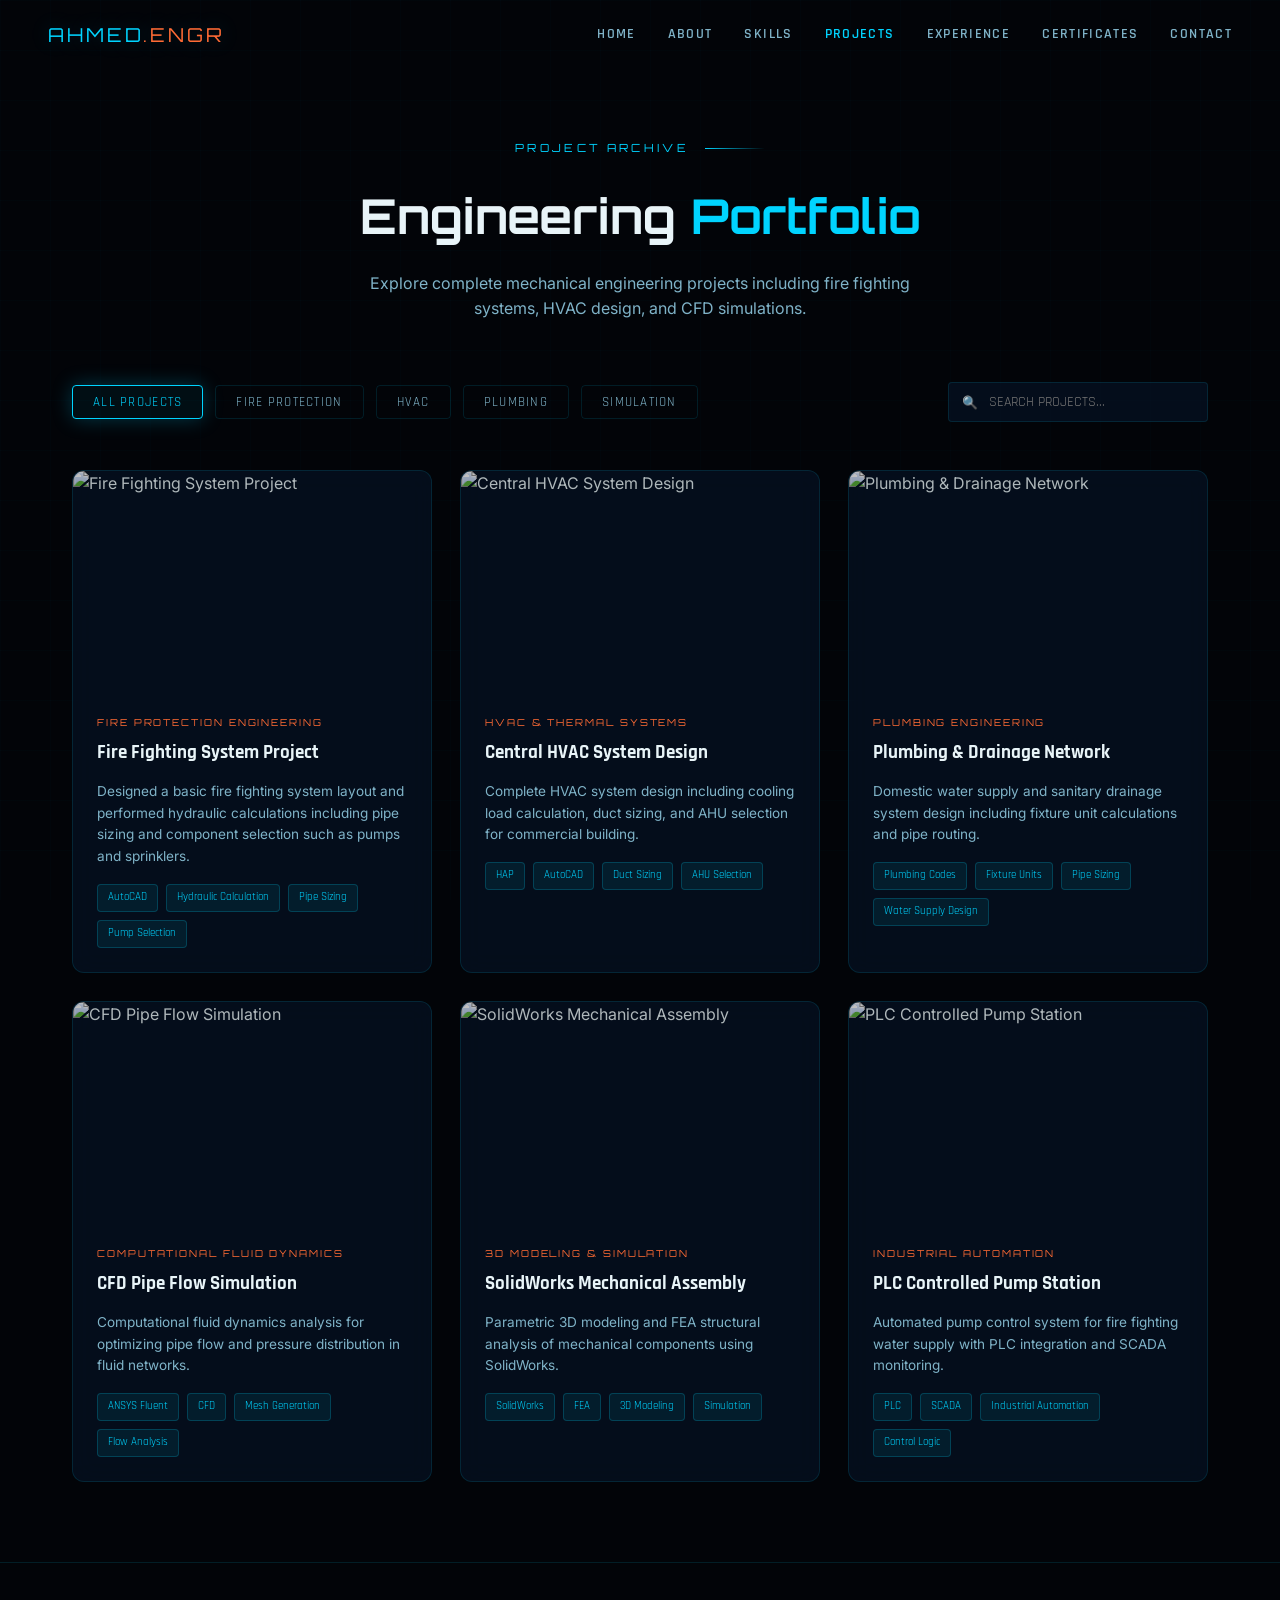
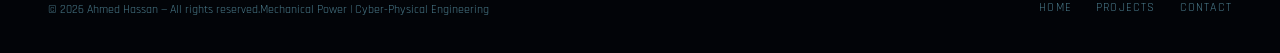
==== projects.html @ 6f9396de "Add files via upload" ====
<!DOCTYPE html>
<html lang="en">
<head>
    <meta charset="UTF-8">
    <meta name="viewport" content="width=device-width, initial-scale=1.0, user-scalable=no">
    <meta name="description" content="Ahmed Hassan - Projects Archive | Mechanical Engineering Portfolio">
    <title>Ahmed Hassan | Projects Archive</title>
    <link href="https://fonts.googleapis.com/css2?family=Inter:opsz,wght@14..32,300;400;500;600;700;800&family=Orbitron:wght@400;500;600;700;800;900&family=Rajdhani:wght@300;400;500;600;700&display=swap" rel="stylesheet">
    <style>
        :root {
            --primary: #00d4ff;
            --primary-dark: #0099cc;
            --secondary: #ff6b35;
            --accent: #7c3aed;
            --neon-green: #39ff14;
            --bg-deep: #020408;
            --bg-card: rgba(8, 20, 40, 0.6);
            --bg-glass: rgba(0, 212, 255, 0.03);
            --border: rgba(0, 212, 255, 0.12);
            --border-bright: rgba(0, 212, 255, 0.4);
            --text-primary: #e8f4f8;
            --text-secondary: #7fb3c8;
            --text-dim: #4a7a8a;
            --glow-primary: 0 0 20px rgba(0, 212, 255, 0.25);
            --glow-strong: 0 0 35px rgba(0, 212, 255, 0.45);
            --shadow-card: 0 8px 32px rgba(0, 0, 0, 0.7);
            --transition: 0.3s cubic-bezier(0.25, 0.8, 0.25, 1);
            --font-display: 'Orbitron', monospace;
            --font-ui: 'Rajdhani', sans-serif;
            --font-body: 'Inter', sans-serif;
        }

        * { margin: 0; padding: 0; box-sizing: border-box; }

        body {
            background: var(--bg-deep);
            color: var(--text-primary);
            font-family: var(--font-body);
            overflow-x: hidden;
            line-height: 1.6;
        }

        ::-webkit-scrollbar { width: 6px; }
        ::-webkit-scrollbar-track { background: var(--bg-deep); }
        ::-webkit-scrollbar-thumb { background: var(--border-bright); border-radius: 3px; }

        canvas#bg-canvas { position: fixed; inset: 0; z-index: 0; pointer-events: none; }
        .grid-overlay { position: fixed; inset: 0; z-index: 0; pointer-events: none; background-image: linear-gradient(rgba(0,212,255,0.015) 1px, transparent 1px), linear-gradient(90deg, rgba(0,212,255,0.015) 1px, transparent 1px); background-size: 50px 50px; }

        nav {
            position: fixed; top: 0; left: 0; right: 0;
            z-index: 1000; padding: 20px 48px;
            transition: var(--transition);
        }
        nav.scrolled { background: rgba(2, 4, 8, 0.9); backdrop-filter: blur(16px); padding: 12px 48px; border-bottom: 1px solid var(--border); }
        .nav-container { max-width: 1400px; margin: 0 auto; display: flex; align-items: center; justify-content: space-between; }
        .nav-logo { font-family: var(--font-display); font-size: 1.2rem; color: var(--primary); letter-spacing: 0.15em; text-shadow: var(--glow-primary); text-decoration: none; }
        .logo-accent { color: var(--secondary); }
        .nav-menu { display: flex; gap: 32px; }
        .nav-link { font-family: var(--font-ui); font-size: 0.85rem; font-weight: 600; letter-spacing: 0.1em; color: var(--text-secondary); text-decoration: none; text-transform: uppercase; transition: var(--transition); }
        .nav-link:hover { color: var(--primary); text-shadow: var(--glow-primary); }
        .hamburger { display: none; flex-direction: column; gap: 5px; cursor: pointer; z-index: 1001; }
        .hamburger span { width: 25px; height: 2px; background: var(--primary); transition: var(--transition); }

        .page-header { padding: 140px 32px 60px; position: relative; z-index: 1; text-align: center; }
        .page-header h1 { font-family: var(--font-display); font-size: 3rem; margin-bottom: 16px; }
        .page-header p { color: var(--text-secondary); max-width: 600px; margin: 0 auto; }
        .section-meta { display: flex; align-items: center; justify-content: center; gap: 16px; margin-bottom: 20px; }
        .section-meta span { font-family: var(--font-display); font-size: 0.7rem; letter-spacing: 0.3em; color: var(--primary); text-transform: uppercase; }
        .line-neon { width: 60px; height: 1px; background: linear-gradient(90deg, var(--primary), transparent); }

        .controls-bar { max-width: 1200px; margin: 0 auto 48px; padding: 0 32px; display: flex; justify-content: space-between; align-items: center; flex-wrap: wrap; gap: 20px; position: relative; z-index: 1; }
        .filter-group { display: flex; gap: 12px; flex-wrap: wrap; }
        .filter-btn { background: transparent; border: 1px solid var(--border); padding: 8px 20px; font-family: var(--font-ui); font-size: 0.8rem; color: var(--text-secondary); cursor: pointer; transition: var(--transition); border-radius: 4px; text-transform: uppercase; letter-spacing: 0.1em; }
        .filter-btn:hover, .filter-btn.active { border-color: var(--primary); color: var(--primary); box-shadow: var(--glow-primary); background: rgba(0,212,255,0.05); }
        .search-box { position: relative; }
        .search-box input { background: var(--bg-card); border: 1px solid var(--border); padding: 10px 16px 10px 40px; font-family: var(--font-ui); font-size: 0.85rem; color: var(--text-primary); width: 260px; border-radius: 4px; outline: none; transition: var(--transition); }
        .search-box input:focus { border-color: var(--primary); box-shadow: var(--glow-primary); }
        .search-icon { position: absolute; left: 14px; top: 50%; transform: translateY(-50%); color: var(--text-dim); font-family: var(--font-display); font-size: 0.8rem; }

        .projects-grid { max-width: 1200px; margin: 0 auto; padding: 0 32px 80px; display: grid; grid-template-columns: repeat(auto-fill, minmax(360px, 1fr)); gap: 28px; position: relative; z-index: 1; }
        .project-card { background: var(--bg-card); border: 1px solid var(--border); border-radius: 12px; overflow: hidden; transition: var(--transition); cursor: pointer; backdrop-filter: blur(12px); }
        .project-card:hover { transform: translateY(-8px); border-color: var(--border-bright); box-shadow: var(--shadow-card), var(--glow-primary); }
        .project-image { width: 100%; height: 220px; overflow: hidden; position: relative; }
        .project-image img { width: 100%; height: 100%; object-fit: cover; transition: transform 0.5s ease; filter: brightness(0.75); }
        .project-card:hover .project-image img { transform: scale(1.05); filter: brightness(0.95); }
        .project-overlay { position: absolute; inset: 0; background: rgba(0,212,255,0.1); display: flex; align-items: center; justify-content: center; opacity: 0; transition: var(--transition); }
        .project-card:hover .project-overlay { opacity: 1; }
        .project-overlay span { font-family: var(--font-display); font-size: 0.7rem; color: var(--primary); border: 1px solid var(--primary); padding: 8px 20px; letter-spacing: 0.1em; text-transform: uppercase; }
        .project-info { padding: 24px; }
        .project-category { font-family: var(--font-display); font-size: 0.6rem; letter-spacing: 0.2em; color: var(--secondary); text-transform: uppercase; display: block; margin-bottom: 8px; }
        .project-info h3 { font-family: var(--font-ui); font-size: 1.2rem; font-weight: 700; color: var(--text-primary); margin-bottom: 12px; }
        .project-info p { font-size: 0.85rem; color: var(--text-secondary); line-height: 1.6; margin-bottom: 16px; }
        .project-tech { display: flex; flex-wrap: wrap; gap: 8px; }
        .project-tech span { font-family: var(--font-ui); font-size: 0.7rem; color: var(--primary); background: rgba(0,212,255,0.08); padding: 4px 10px; border-radius: 4px; border: 1px solid rgba(0,212,255,0.2); }

        .modal { display: none; position: fixed; inset: 0; background: rgba(0,0,0,0.95); backdrop-filter: blur(16px); z-index: 2000; align-items: center; justify-content: center; }
        .modal.show { display: flex; animation: fadeIn 0.3s ease; }
        @keyframes fadeIn { from { opacity: 0; } to { opacity: 1; } }
        .modal-content { max-width: 700px; width: 90%; background: var(--bg-card); border: 1px solid var(--border-bright); border-radius: 16px; padding: 32px; position: relative; max-height: 85vh; overflow-y: auto; }
        .modal-close { position: absolute; top: 20px; right: 24px; font-size: 1.8rem; cursor: pointer; color: var(--text-dim); transition: var(--transition); }
        .modal-close:hover { color: var(--primary); }
        .modal-image { width: 100%; height: 250px; object-fit: cover; border-radius: 8px; margin-bottom: 24px; border: 1px solid var(--border); }
        .modal-title { font-family: var(--font-display); font-size: 1.5rem; margin-bottom: 12px; color: var(--primary); }
        .modal-category { font-family: var(--font-display); font-size: 0.7rem; color: var(--secondary); letter-spacing: 0.2em; text-transform: uppercase; margin-bottom: 20px; display: inline-block; }
        .modal-desc { color: var(--text-secondary); line-height: 1.8; margin-bottom: 24px; }
        .modal-details h4 { font-family: var(--font-ui); font-size: 1rem; color: var(--primary); margin: 20px 0 12px; }
        .modal-details ul { list-style: none; padding-left: 0; }
        .modal-details li { padding: 8px 0; border-bottom: 1px solid var(--border); color: var(--text-secondary); font-size: 0.9rem; }
        .modal-details li strong { color: var(--primary); }
        .back-link { display: inline-block; margin-top: 20px; color: var(--primary); text-decoration: none; font-family: var(--font-ui); letter-spacing: 0.1em; }

        footer { padding: 32px 48px; border-top: 1px solid var(--border); display: flex; align-items: center; justify-content: space-between; flex-wrap: wrap; gap: 20px; position: relative; z-index: 1; background: var(--bg-deep); }
        .footer-content span { font-family: var(--font-ui); font-size: 0.75rem; color: var(--text-dim); }
        .footer-nav { display: flex; gap: 24px; }
        .footer-nav a { font-family: var(--font-ui); font-size: 0.75rem; color: var(--text-dim); text-decoration: none; text-transform: uppercase; letter-spacing: 0.1em; transition: var(--transition); }
        .footer-nav a:hover { color: var(--primary); }

        @media (max-width: 768px) {
            nav { padding: 16px 24px; }
            .nav-menu { display: none; position: fixed; top: 0; left: 0; right: 0; bottom: 0; background: rgba(2,4,8,0.98); flex-direction: column; align-items: center; justify-content: center; gap: 32px; z-index: 1000; }
            .nav-menu.open { display: flex; }
            .hamburger { display: flex; }
            .controls-bar { flex-direction: column; align-items: stretch; }
            .search-box input { width: 100%; }
            .projects-grid { grid-template-columns: 1fr; padding: 0 20px 60px; }
            .page-header { padding: 120px 20px 40px; }
            footer { flex-direction: column; text-align: center; }
        }
    </style>
</head>
<body>
    <canvas id="bg-canvas"></canvas>
    <div class="grid-overlay"></div>

    <nav id="navbar">
        <div class="nav-container">
            <a href="index.html" class="nav-logo">AHMED<span class="logo-accent">.ENGR</span></a>
            <div class="nav-menu" id="navMenu">
                <a href="index.html" class="nav-link">HOME</a>
                <a href="index.html#about" class="nav-link">ABOUT</a>
                <a href="index.html#skills" class="nav-link">SKILLS</a>
                <a href="projects.html" class="nav-link" style="color: var(--primary);">PROJECTS</a>
                <a href="index.html#experience" class="nav-link">EXPERIENCE</a>
                <a href="index.html#certificates" class="nav-link">CERTIFICATES</a>
                <a href="index.html#contact" class="nav-link">CONTACT</a>
            </div>
            <div class="hamburger" id="hamburger"><span></span><span></span><span></span></div>
        </div>
    </nav>

    <div class="page-header">
        <div class="section-meta"><span> PROJECT ARCHIVE</span><div class="line-neon"></div></div>
        <h1>Engineering <span style="color: var(--primary);">Portfolio</span></h1>
        <p>Explore complete mechanical engineering projects including fire fighting systems, HVAC design, and CFD simulations.</p>
    </div>

    <div class="controls-bar">
        <div class="filter-group" id="filterGroup">
            <button class="filter-btn active" data-filter="all">ALL PROJECTS</button>
            <button class="filter-btn" data-filter="fire">FIRE PROTECTION</button>
            <button class="filter-btn" data-filter="hvac">HVAC</button>
            <button class="filter-btn" data-filter="plumbing">PLUMBING</button>
            <button class="filter-btn" data-filter="simulation">SIMULATION</button>
        </div>
        <div class="search-box">
            <span class="search-icon">🔍</span>
            <input type="text" id="searchInput" placeholder="SEARCH PROJECTS...">
        </div>
    </div>

    <div class="projects-grid" id="projectsGrid"></div>

    <footer>
        <div class="footer-content"><span>© 2026 Ahmed Hassan — All rights reserved.</span><span>Mechanical Power | Cyber-Physical Engineering</span></div>
        <div class="footer-nav"><a href="index.html">Home</a><a href="projects.html">Projects</a><a href="index.html#contact">Contact</a></div>
    </footer>

    <div id="projectModal" class="modal">
        <div class="modal-content">
            <span class="modal-close" id="modalClose">&times;</span>
            <img id="modalImg" class="modal-image" src="assets/p1.png" alt="Project">
            <span id="modalCategory" class="modal-category"></span>
            <h2 id="modalTitle" class="modal-title"></h2>
            <p id="modalDesc" class="modal-desc"></p>
            <div id="modalDetails" class="modal-details"></div>
            <a href="projects.html" class="back-link">← BACK TO ARCHIVE</a>
        </div>
    </div>

    <script src="https://cdnjs.cloudflare.com/ajax/libs/three.js/r128/three.min.js"></script>
    <script>
        // Projects Data
        const projectsData = [
            {
                id: 1,
                title: "Fire Fighting System Project",
                category: "fire",
                categoryName: "Fire Protection Engineering",
                shortDesc: "Designed a basic fire fighting system layout and performed hydraulic calculations including pipe sizing and component selection such as pumps and sprinklers.",
                fullDesc: "This comprehensive fire protection project involved designing a complete fire fighting system for a medium-rise building. The system includes wet riser, sprinkler network, and fire hydrant layout compliant with NFPA standards.",
                features: [
                    "Hydraulic calculations using Hazen-Williams formula",
                    "Pipe sizing and pressure loss analysis",
                    "Pump selection based on flow and head requirements",
                    "Sprinkler head distribution and spacing optimization",
                    "Fire hose reel and hydrant positioning"
                ],
                tech: ["AutoCAD", "Hydraulic Calculation", "Pipe Sizing", "Pump Selection", "NFPA Standards"],
                image: "assets/p1.png"
            },
            {
                id: 2,
                title: "Central HVAC System Design",
                category: "hvac",
                categoryName: "HVAC & Thermal Systems",
                shortDesc: "Complete HVAC system design including cooling load calculation, duct sizing, and AHU selection for commercial building.",
                fullDesc: "Designed a complete HVAC system for a commercial office space. Performed detailed cooling load calculations using HAP software, selected appropriate AHUs, and designed ductwork distribution network.",
                features: [
                    "Cooling load calculation (CLTD/SCL/CLF method)",
                    "Duct sizing and pressure drop analysis",
                    "AHU and FCU selection",
                    "Air distribution and diffuser layout",
                    "Energy efficiency optimization"
                ],
                tech: ["HAP", "AutoCAD", "Duct Sizing", "AHU Selection", "ASHRAE Standards"],
                image: "assets/p1.png"
            },
            {
                id: 3,
                title: "Plumbing & Drainage Network",
                category: "plumbing",
                categoryName: "Plumbing Engineering",
                shortDesc: "Domestic water supply and sanitary drainage system design including fixture unit calculations and pipe routing.",
                fullDesc: "Engineered a complete plumbing network for residential/commercial building including cold and hot water supply, sewage drainage, and venting systems.",
                features: [
                    "Fixture unit calculation for demand",
                    "Water supply pipe sizing",
                    "Drainage pipe slope and sizing",
                    "Water heater and pump selection",
                    "Venting system design"
                ],
                tech: ["Plumbing Codes", "Fixture Units", "Pipe Sizing", "Water Supply Design"],
                image: "assets/p1.png"
            },
            {
                id: 4,
                title: "CFD Pipe Flow Simulation",
                category: "simulation",
                categoryName: "Computational Fluid Dynamics",
                shortDesc: "Computational fluid dynamics analysis for optimizing pipe flow and pressure distribution in fluid networks.",
                fullDesc: "Performed advanced CFD simulations to analyze flow patterns, pressure drops, and velocity distributions in complex pipe networks. Optimized system design for minimal pressure loss.",
                features: [
                    "3D geometry modeling",
                    "Mesh generation and refinement",
                    "Boundary condition setup",
                    "Pressure drop and flow analysis",
                    "Design optimization recommendations"
                ],
                tech: ["ANSYS Fluent", "CFD", "Mesh Generation", "Flow Analysis"],
                image: "assets/p1.png"
            },
            {
                id: 5,
                title: "SolidWorks Mechanical Assembly",
                category: "simulation",
                categoryName: "3D Modeling & Simulation",
                shortDesc: "Parametric 3D modeling and FEA structural analysis of mechanical components using SolidWorks.",
                fullDesc: "Created detailed 3D models of mechanical components and assemblies. Performed finite element analysis for stress, strain, and safety factor evaluation.",
                features: [
                    "Parametric 3D modeling",
                    "Assembly and interference check",
                    "FEA structural analysis",
                    "Stress and displacement plots",
                    "Design optimization"
                ],
                tech: ["SolidWorks", "FEA", "3D Modeling", "Simulation"],
                image: "assets/p1.png"
            },
            {
                id: 6,
                title: "PLC Controlled Pump Station",
                category: "fire",
                categoryName: "Industrial Automation",
                shortDesc: "Automated pump control system for fire fighting water supply with PLC integration and SCADA monitoring.",
                fullDesc: "Developed a PLC-based control system for automated pump station operation. Integrated pressure sensors, flow meters, and emergency override for fire fighting systems.",
                features: [
                    "PLC programming and ladder logic",
                    "Pump sequencing and pressure control",
                    "SCADA interface design",
                    "Emergency shutdown logic",
                    "Remote monitoring capabilities"
                ],
                tech: ["PLC", "SCADA", "Industrial Automation", "Control Logic"],
                image: "assets/p1.png"
            }
        ];

        let currentFilter = "all";
        let currentSearch = "";

        function renderProjects() {
            const grid = document.getElementById("projectsGrid");
            if (!grid) return;
            
            const filtered = projectsData.filter(project => {
                const matchesFilter = currentFilter === "all" || project.category === currentFilter;
                const matchesSearch = project.title.toLowerCase().includes(currentSearch.toLowerCase()) ||
                                      project.shortDesc.toLowerCase().includes(currentSearch.toLowerCase());
                return matchesFilter && matchesSearch;
            });
            
            if (filtered.length === 0) {
                grid.innerHTML = `<div style="grid-column:1/-1; text-align:center; padding:60px; color:var(--text-dim); font-family:var(--font-ui);">NO PROJECTS FOUND — ADJUST FILTERS</div>`;
                return;
            }
            
            grid.innerHTML = filtered.map(project => `
                <div class="project-card" data-id="${project.id}">
                    <div class="project-image">
                        <img src="${project.image}" alt="${project.title}">
                        <div class="project-overlay"><span>EXPLORE SYSTEM</span></div>
                    </div>
                    <div class="project-info">
                        <span class="project-category">${project.categoryName}</span>
                        <h3>${project.title}</h3>
                        <p>${project.shortDesc}</p>
                        <div class="project-tech">
                            ${project.tech.slice(0, 4).map(t => `<span>${t}</span>`).join('')}
                        </div>
                    </div>
                </div>
            `).join('');
            
            attachCardEvents();
        }
        
        function attachCardEvents() {
            document.querySelectorAll('.project-card').forEach(card => {
                card.addEventListener('click', () => {
                    const id = parseInt(card.getAttribute('data-id'));
                    const project = projectsData.find(p => p.id === id);
                    if (project) openModal(project);
                });
            });
        }
        
        function openModal(project) {
            const modal = document.getElementById("projectModal");
            const modalImg = document.getElementById("modalImg");
            const modalCategory = document.getElementById("modalCategory");
            const modalTitle = document.getElementById("modalTitle");
            const modalDesc = document.getElementById("modalDesc");
            const modalDetails = document.getElementById("modalDetails");
            
            modalImg.src = project.image;
            modalCategory.textContent = project.categoryName;
            modalTitle.textContent = project.title;
            modalDesc.textContent = project.fullDesc;
            
            modalDetails.innerHTML = `
                <h4>// SYSTEM SPECIFICATIONS</h4>
                <ul>
                    ${project.features.map(f => `<li><strong>▸</strong> ${f}</li>`).join('')}
                </ul>
                <h4>// TECHNOLOGIES DEPLOYED</h4>
                <div style="display:flex; flex-wrap:wrap; gap:8px; margin-top:8px;">
                    ${project.tech.map(t => `<span style="background:rgba(0,212,255,0.08); border:1px solid var(--border); padding:6px 14px; border-radius:4px; font-size:0.8rem;">${t}</span>`).join('')}
                </div>
            `;
            
            modal.classList.add("show");
        }
        
        // Initialize
        document.addEventListener("DOMContentLoaded", () => {
            renderProjects();
            
            const filterBtns = document.querySelectorAll(".filter-btn");
            filterBtns.forEach(btn => {
                btn.addEventListener("click", () => {
                    filterBtns.forEach(b => b.classList.remove("active"));
                    btn.classList.add("active");
                    currentFilter = btn.getAttribute("data-filter");
                    renderProjects();
                });
            });
            
            const searchInput = document.getElementById("searchInput");
            if (searchInput) {
                searchInput.addEventListener("input", (e) => {
                    currentSearch = e.target.value;
                    renderProjects();
                });
            }
            
            const modalClose = document.getElementById("modalClose");
            const modal = document.getElementById("projectModal");
            if (modalClose) {
                modalClose.addEventListener("click", () => modal.classList.remove("show"));
            }
            window.addEventListener("click", (e) => { if (e.target === modal) modal.classList.remove("show"); });
            
            // 3D Background
            init3DBackground();
            initNavbarScroll();
            initMobileMenu();
        });
        
        function init3DBackground() {
            const canvas = document.getElementById('bg-canvas');
            if (!canvas) return;
            const scene = new THREE.Scene();
            scene.background = null;
            scene.fog = new THREE.FogExp2(0x020408, 0.0008);
            const camera = new THREE.PerspectiveCamera(75, window.innerWidth / window.innerHeight, 0.1, 1000);
            camera.position.setZ(30);
            const renderer = new THREE.WebGLRenderer({ canvas, alpha: true });
            renderer.setSize(window.innerWidth, window.innerHeight);
            renderer.setPixelRatio(window.devicePixelRatio);
            
            const particlesGeometry = new THREE.BufferGeometry();
            const particlesCount = 1500;
            const posArray = new Float32Array(particlesCount * 3);
            for (let i = 0; i < particlesCount * 3; i += 3) {
                posArray[i] = (Math.random() - 0.5) * 200;
                posArray[i+1] = (Math.random() - 0.5) * 100;
                posArray[i+2] = (Math.random() - 0.5) * 80 - 30;
            }
            particlesGeometry.setAttribute('position', new THREE.BufferAttribute(posArray, 3));
            const particlesMaterial = new THREE.PointsMaterial({ color: 0x00d4ff, size: 0.1, transparent: true, opacity: 0.4, blending: THREE.AdditiveBlending });
            const particlesMesh = new THREE.Points(particlesGeometry, particlesMaterial);
            scene.add(particlesMesh);
            
            let time = 0;
            function animate() {
                requestAnimationFrame(animate);
                time += 0.002;
                particlesMesh.rotation.y = time * 0.03;
                particlesMesh.rotation.x = time * 0.01;
                renderer.render(scene, camera);
            }
            animate();
            window.addEventListener('resize', () => {
                camera.aspect = window.innerWidth / window.innerHeight;
                camera.updateProjectionMatrix();
                renderer.setSize(window.innerWidth, window.innerHeight);
            });
        }
        
        function initNavbarScroll() {
            const navbar = document.getElementById('navbar');
            if (!navbar) return;
            window.addEventListener('scroll', () => {
                navbar.classList.toggle('scrolled', window.scrollY > 50);
            });
        }
        
        function initMobileMenu() {
            const hamburger = document.getElementById('hamburger');
            const navMenu = document.getElementById('navMenu');
            if (!hamburger || !navMenu) return;
            hamburger.addEventListener('click', () => {
                navMenu.classList.toggle('open');
                const spans = hamburger.querySelectorAll('span');
                if (navMenu.classList.contains('open')) {
                    spans[0].style.transform = 'rotate(45deg) translate(5px, 5px)';
                    spans[1].style.opacity = '0';
                    spans[2].style.transform = 'rotate(-45deg) translate(6px, -6px)';
                } else {
                    spans[0].style.transform = 'none';
                    spans[1].style.opacity = '1';
                    spans[2].style.transform = 'none';
                }
            });
            const links = navMenu.querySelectorAll('.nav-link');
            links.forEach(link => {
                link.addEventListener('click', () => {
                    navMenu.classList.remove('open');
                    const spans = hamburger.querySelectorAll('span');
                    spans[0].style.transform = 'none';
                    spans[1].style.opacity = '1';
                    spans[2].style.transform = 'none';
                });
            });
        }
    </script>
</body>
</html>
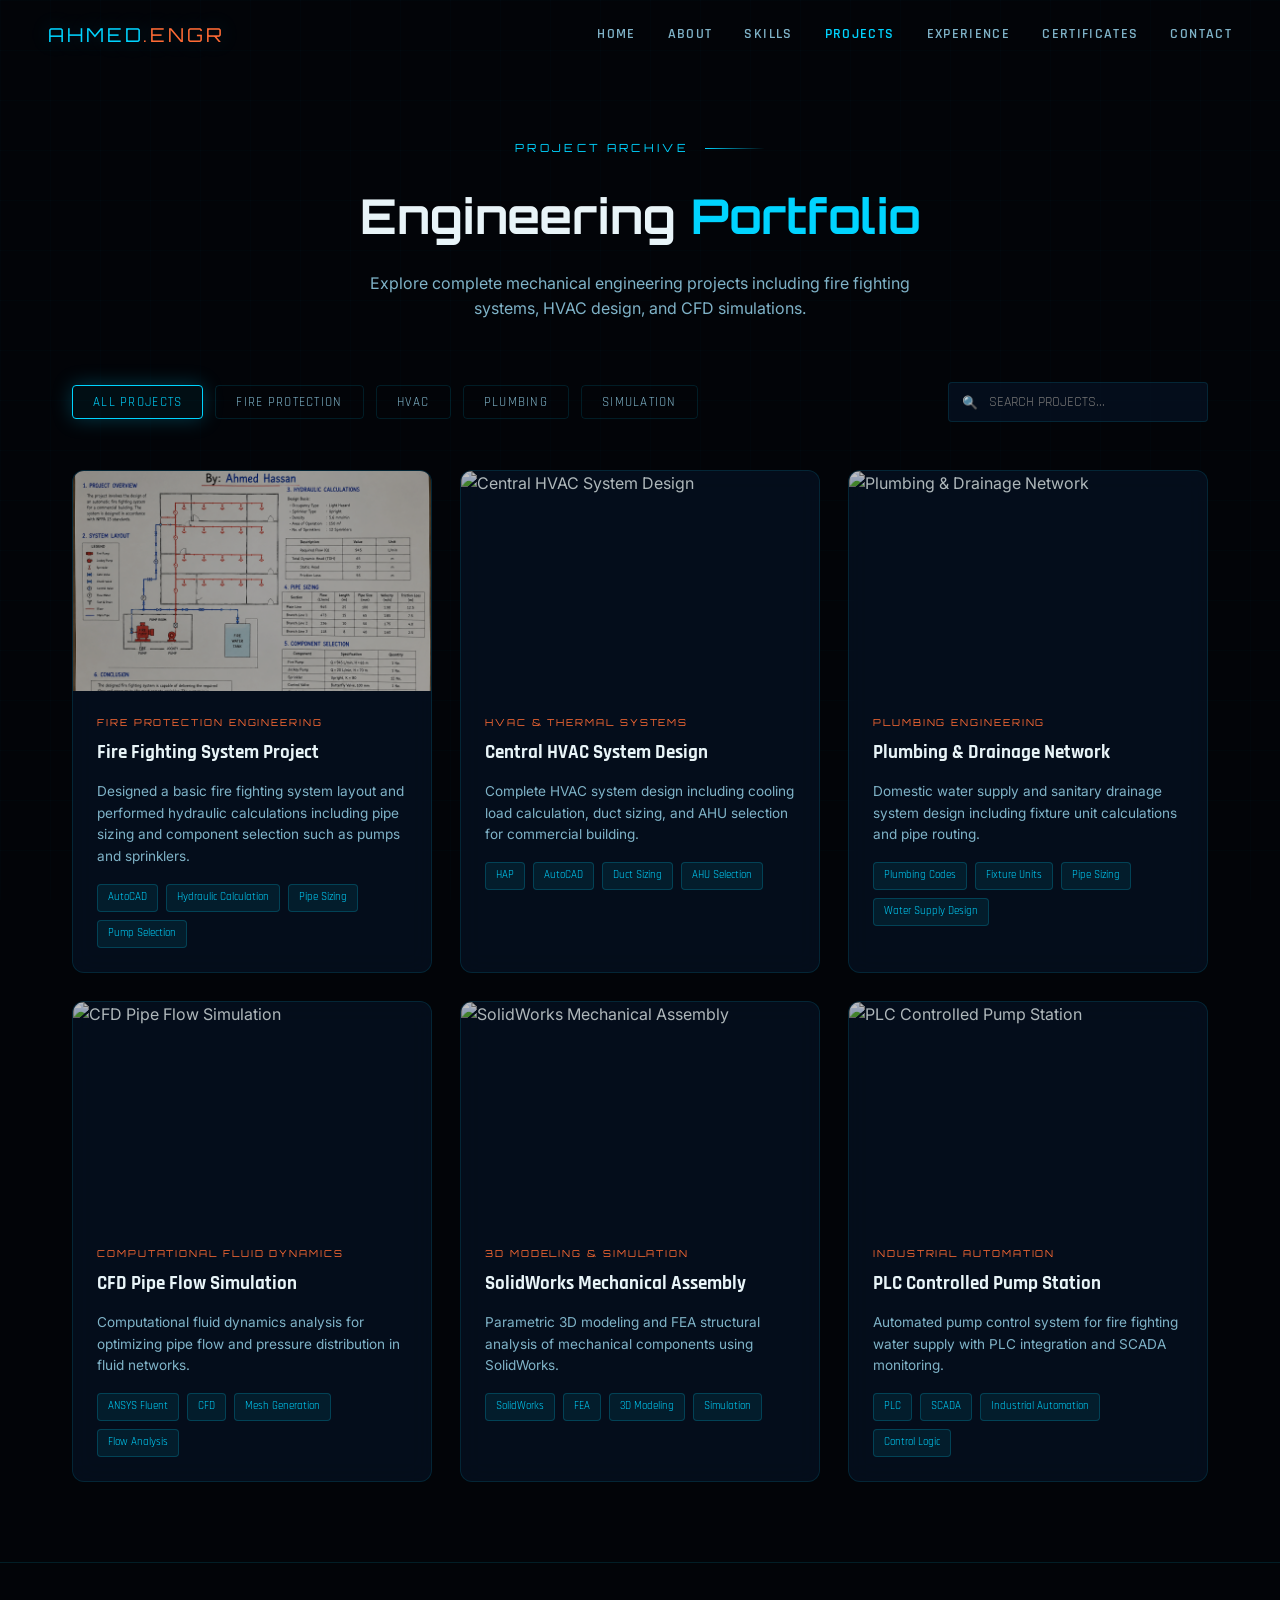
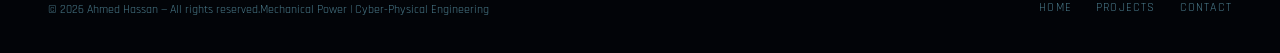
==== commit e57b380f: "Update projects.html" ====
--- a/projects.html
+++ b/projects.html
@@ -207,7 +207,7 @@
                     "Fire hose reel and hydrant positioning"
                 ],
                 tech: ["AutoCAD", "Hydraulic Calculation", "Pipe Sizing", "Pump Selection", "NFPA Standards"],
-                image: "assets/p1.png"
+                image: "p1.png"
             },
             {
                 id: 2,
@@ -292,7 +292,7 @@
                     "Remote monitoring capabilities"
                 ],
                 tech: ["PLC", "SCADA", "Industrial Automation", "Control Logic"],
-                image: "assets/p1.png"
+                image: "p1.jpg"
             }
         ];
 
@@ -486,4 +486,4 @@
         }
     </script>
 </body>
-</html>+</html>
